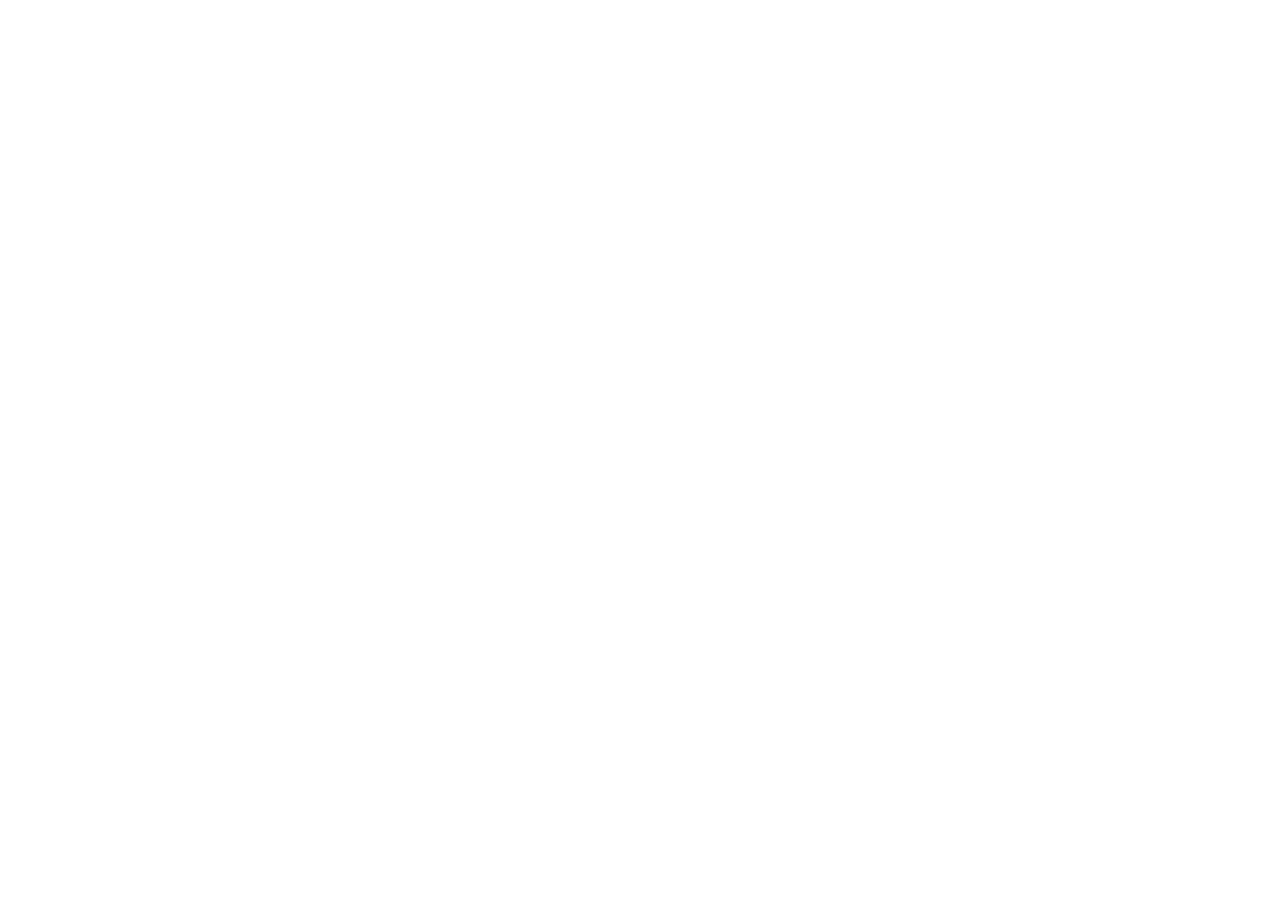
==== index.html @ 1e8d2570 "linkando o html ao arquivo de estilo" ====
<!DOCTYPE html>
<html lang="pt-br">
<head>
    <meta charset="UTF-8">
    <meta name="viewport" content="width=device-width, initial-scale=1.0">
    <title>Raízes da Educação</title>
    <link rel="icon" href="img/logo.png">
    <link rel="stylesheet" href="css/style.css">
</head>
<body>

</body>
</html>
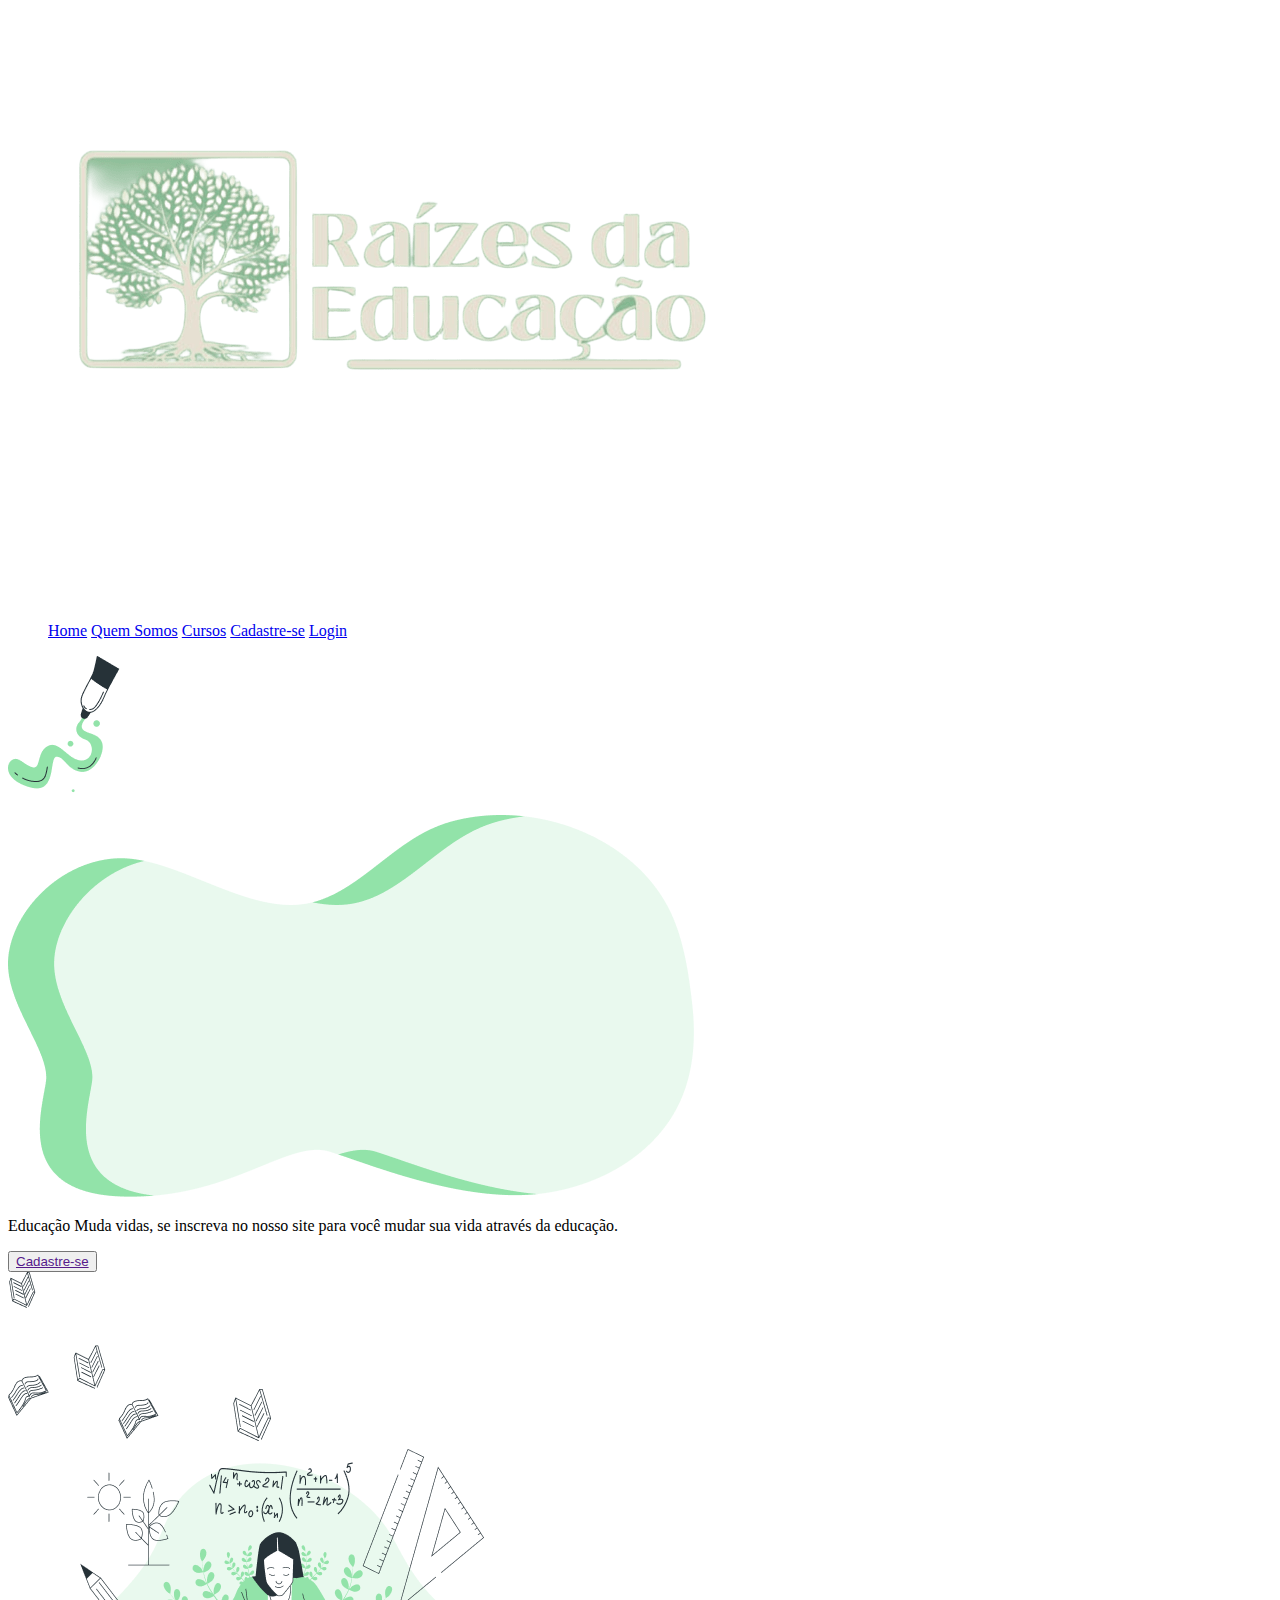
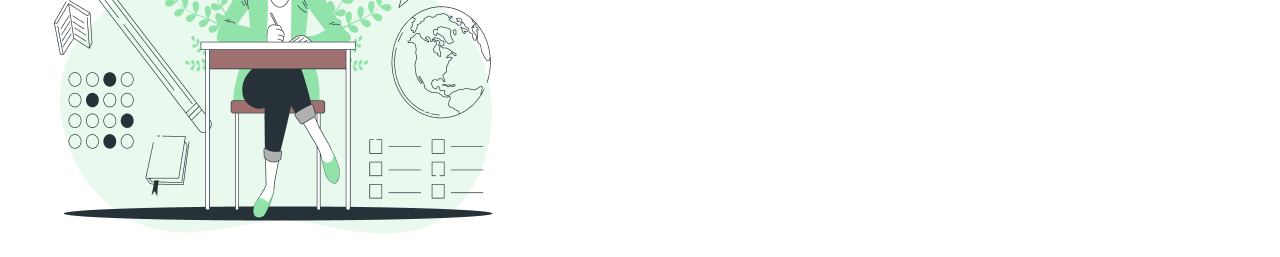
==== commit 491dbf45: "Sessão deasuperfície e topo do site html" ====
--- a/index.html
+++ b/index.html
@@ -8,6 +8,65 @@
     <link rel="stylesheet" href="css/style.css">
 </head>
 <body>
+    <header class="superfície">
+        <div class="interface">
+            <div class="logo">
+               <a href=""> <img src="img/logo.png" alt="Logo da Raízes da Educação"></a>
+            </div>
+
+            <nav class="menu-desktop">
+                <ul>
+                    <a href="#">Home</a>
+                    <a href="#">Quem Somos</a>
+                    <a href="#">Cursos</a>
+                    <a href="#">Cadastre-se</a>
+                    <a href="#"> Login</a>
+                </ul>
+            </nav>
+
+
+
+        </div><!--interface-->
+
+    </header>
+    <main>
+        <section class="topo-do-site">
+            <div class="interface">
+                <div class="flex">
+
+                    <div class="txt-topo-site">
+                        <div class="pincel">
+                            <img src="img/pincelhome.png" alt="">
+                        </div>
+
+                        <div class="arvores">
+                            <img src="img/arvoreshome.png" alt="">
+                        </div>
+                        <div class="letreirohome">
+                            <img src="/img/efeitoletreiro.png" alt="">
+                            <p>Educação Muda vidas, se inscreva no nosso site para você mudar sua vida através da educação.</p>
+                            <button><a href="">Cadastre-se</a></button>
+                        </div>
+                    </div>
+                    <div class="detalhe">
+                        <img src="/img/detalhehome1.png" alt="">
+                    </div>
+
+                    <div class="img-topo-site">
+                        <img src="/img/home.png" alt="">
+                    </div>
+
+                </div><!--flex-->
+
+            </div><!--interface-->
+
+
+
+        </section>
+    </main>
+    
+
+
 
 </body>
 </html>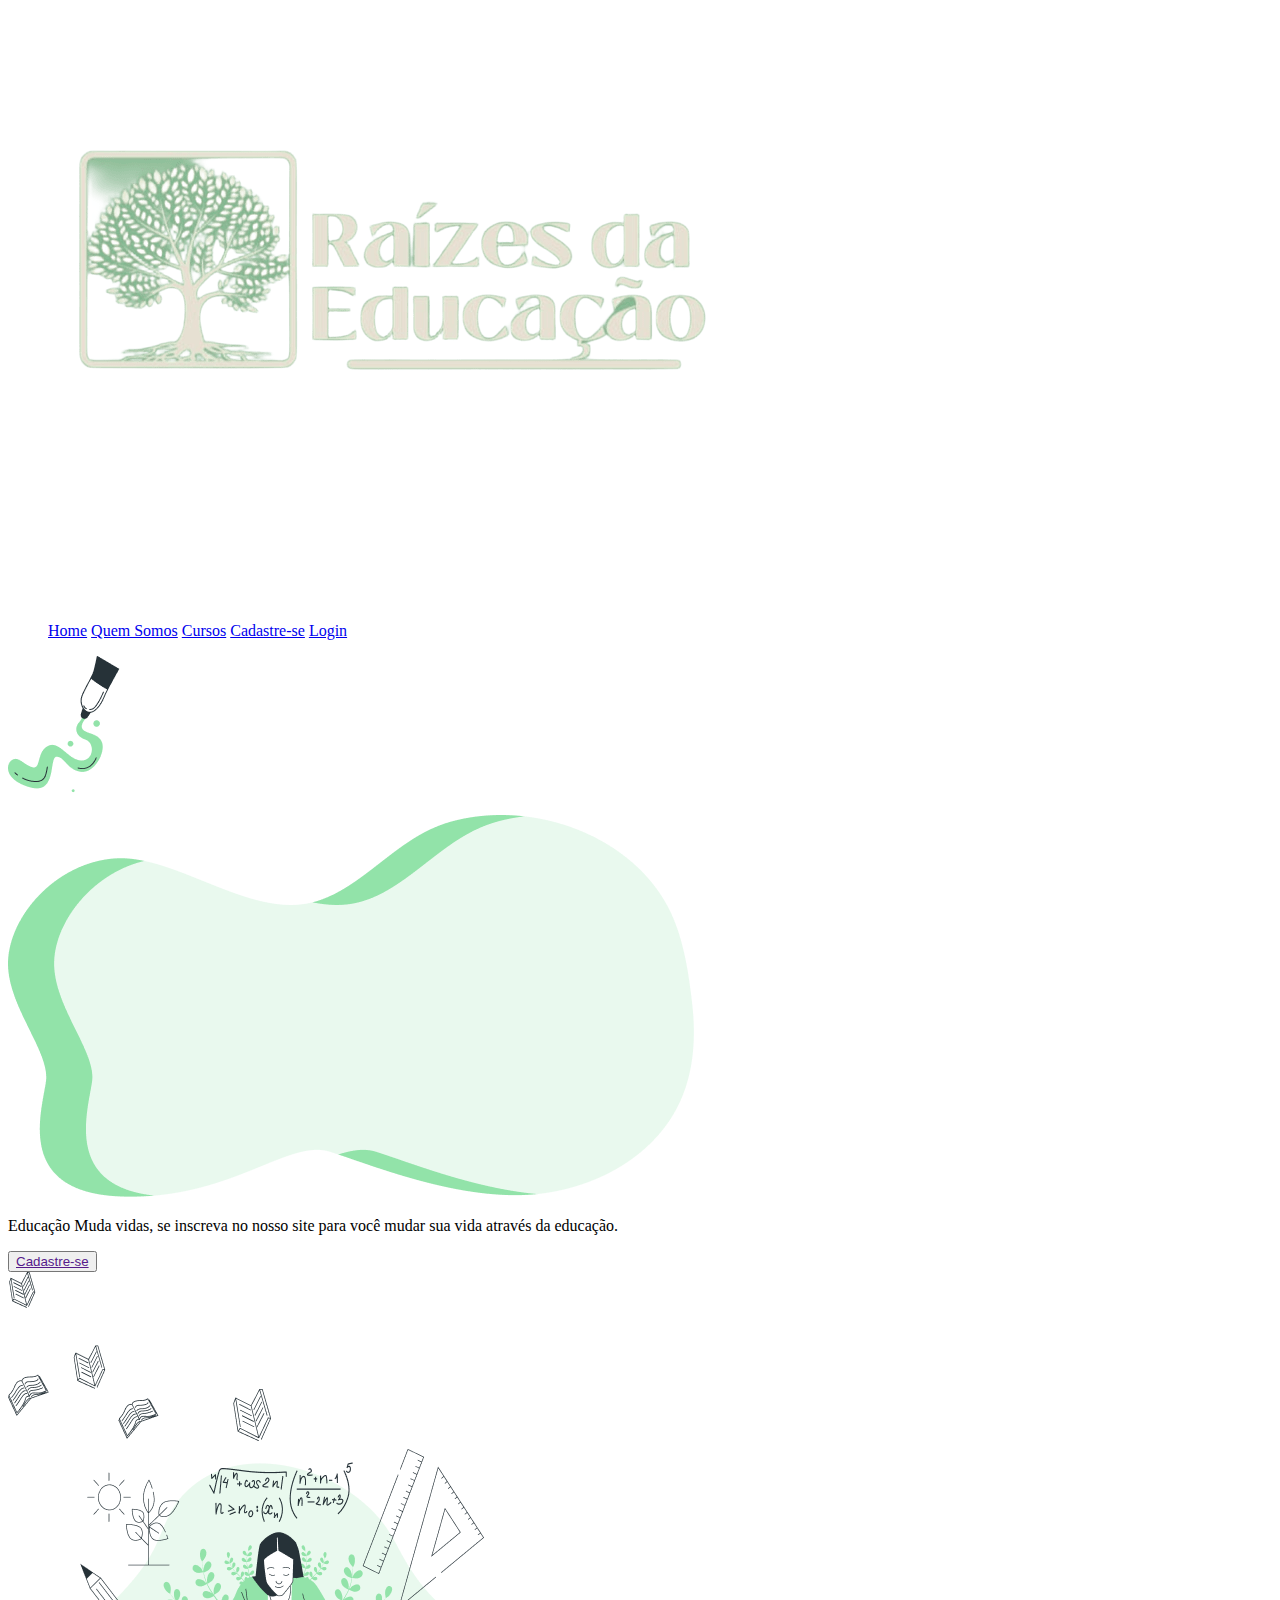
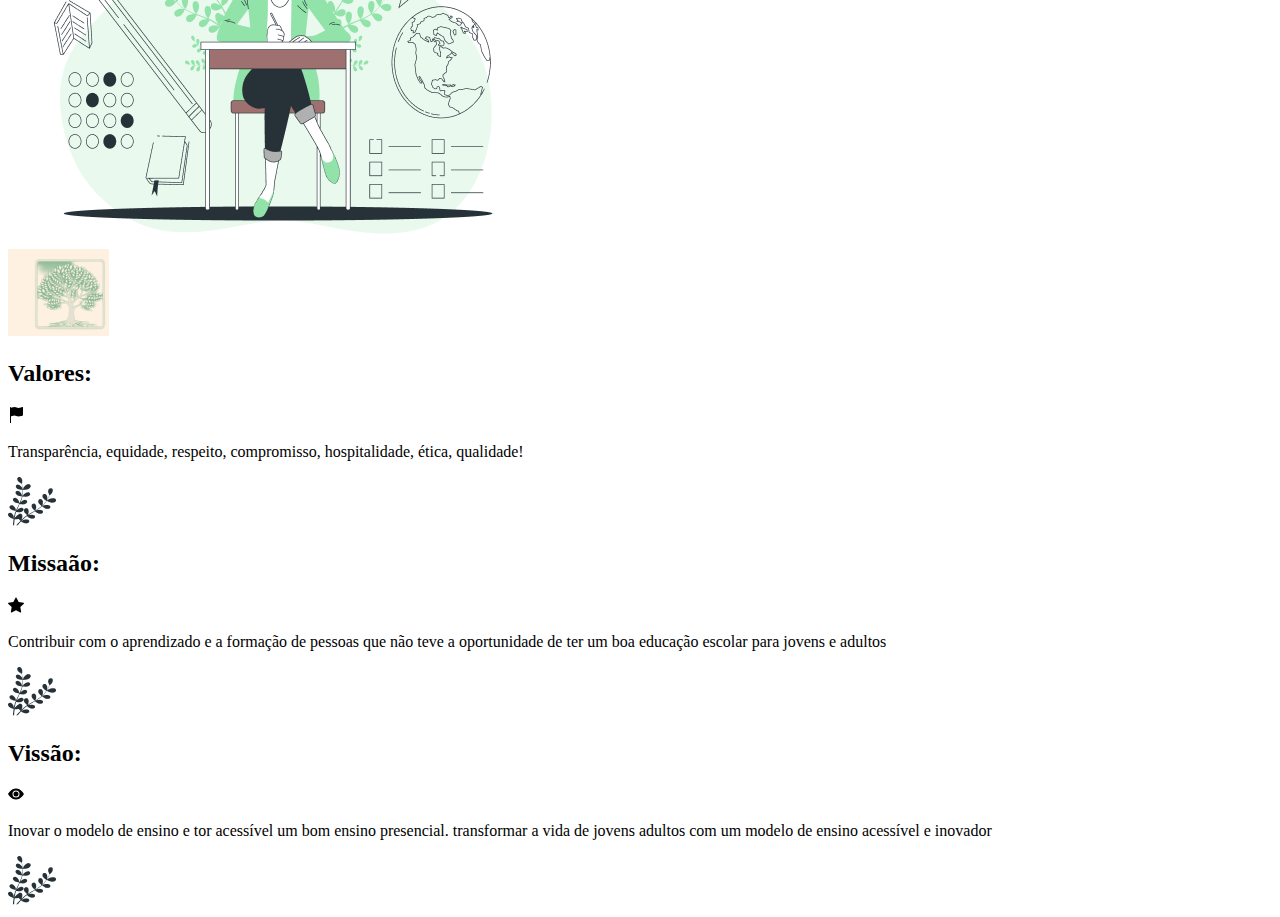
==== commit b61c0666: "Sessão de missão, visão e valores html" ====
--- a/index.html
+++ b/index.html
@@ -57,12 +57,38 @@
                     </div>
 
                 </div><!--flex-->
+            </div><!--interface-->
+        </section>
 
-            </div><!--interface-->
+        <section class="missa-visao-valores">
+            <div class="interface">
+                <img src="/img/LogoSessaoMissaoValores.png" alt="">
+            </div>
+            <div class="flex">
 
-
+                <div class="card">
+                    <h2>Valores: </h2>
+                    <i> <img src="/img/flag-fill.svg" alt=""></i>
+                    <p>Transparência, equidade, respeito, compromisso, hospitalidade, ética, qualidade!</p>
+                    <img src="/img/iconcard.png" alt="">
+                    
+                </div>
+                <div class="card">
+                    <h2>Missaão: </h2>
+                    <i> <img src="/img/star-fill.svg" alt=""></i>
+                    <p>Contribuir com o aprendizado e a formação de pessoas que não teve a oportunidade de ter um boa educação escolar para jovens e adultos </p>
+                    <img src="/img/iconcard.png" alt="">
+                </div>
+                <div class="card">
+                    <h2>Vissão: </h2>
+                    <i> <img src="/img/eye-fill.svg" alt=""></i>
+                    <p>Inovar o modelo de ensino e tor acessível um bom ensino presencial. transformar a vida de jovens adultos com um modelo de ensino acessível e inovador </p>
+                    <img src="/img/iconcard.png" alt="">
+                </div>
+            </div>
 
         </section>
+
     </main>
     
 
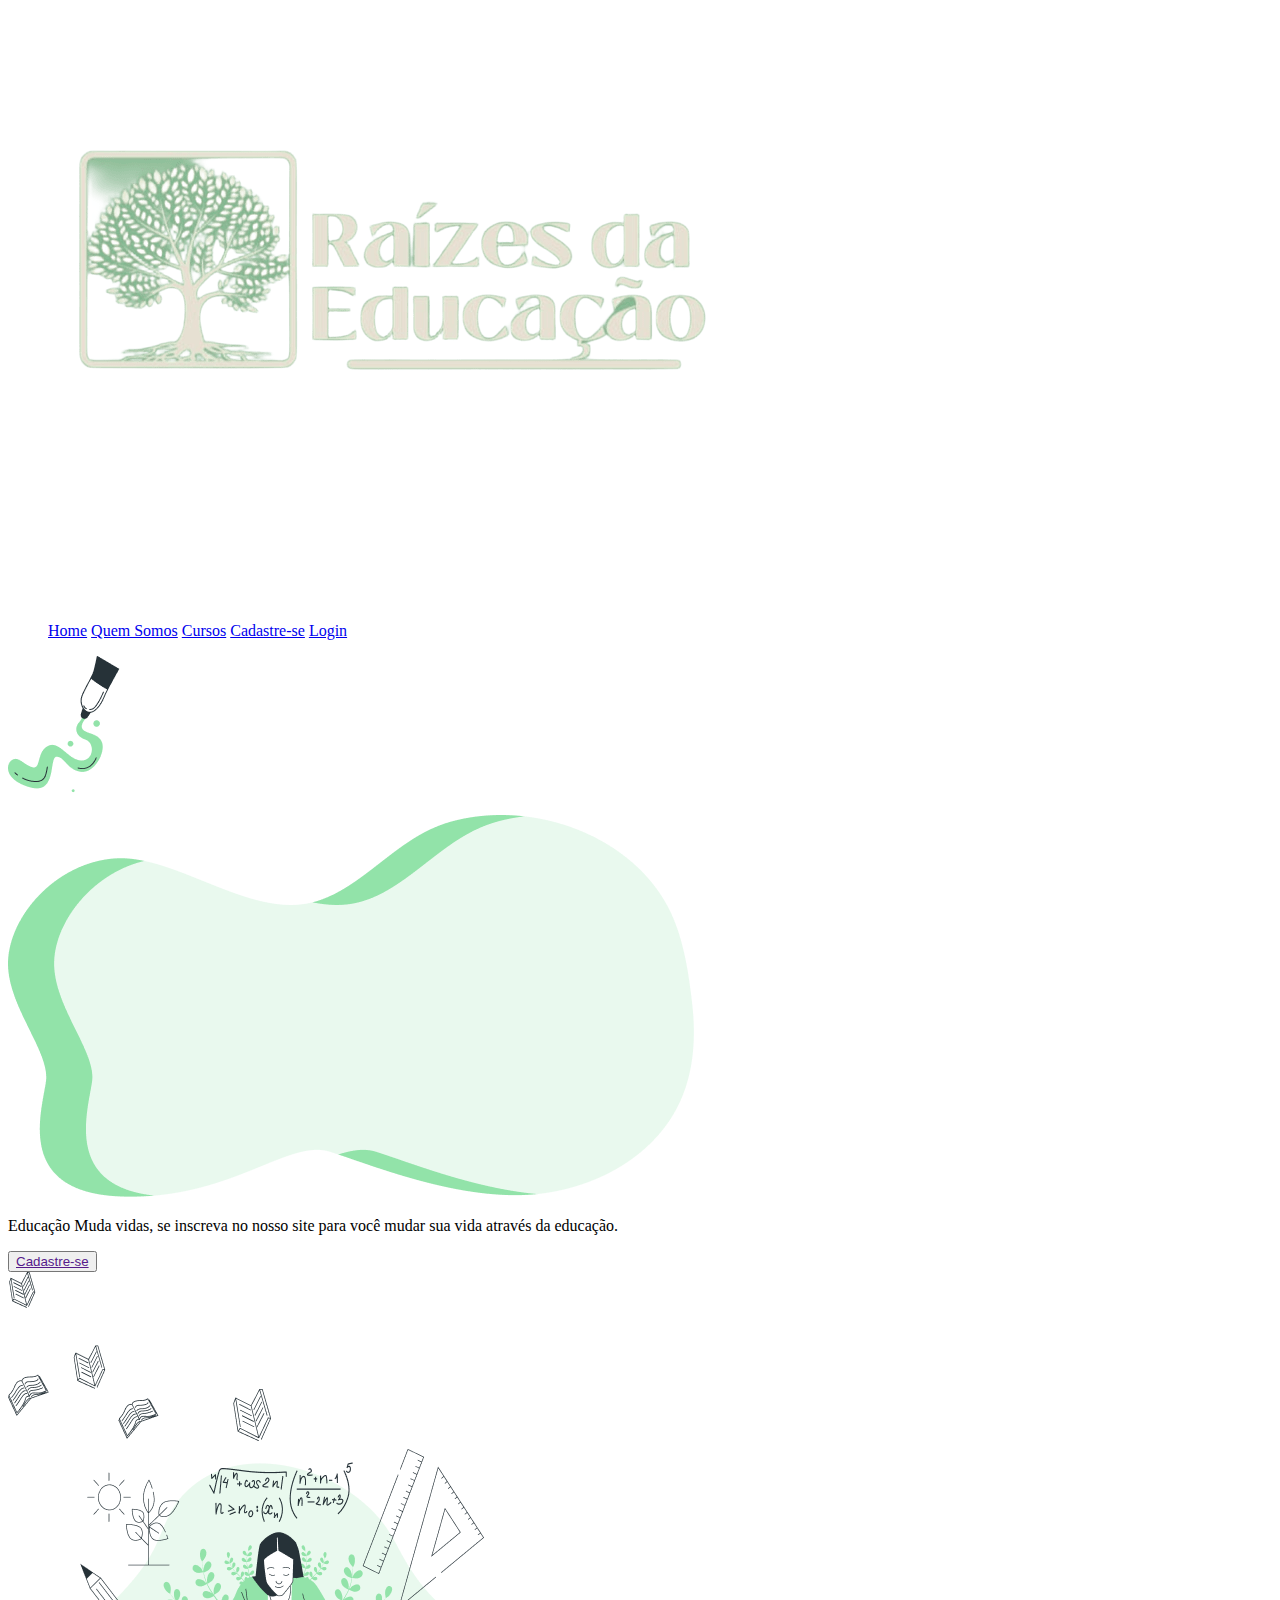
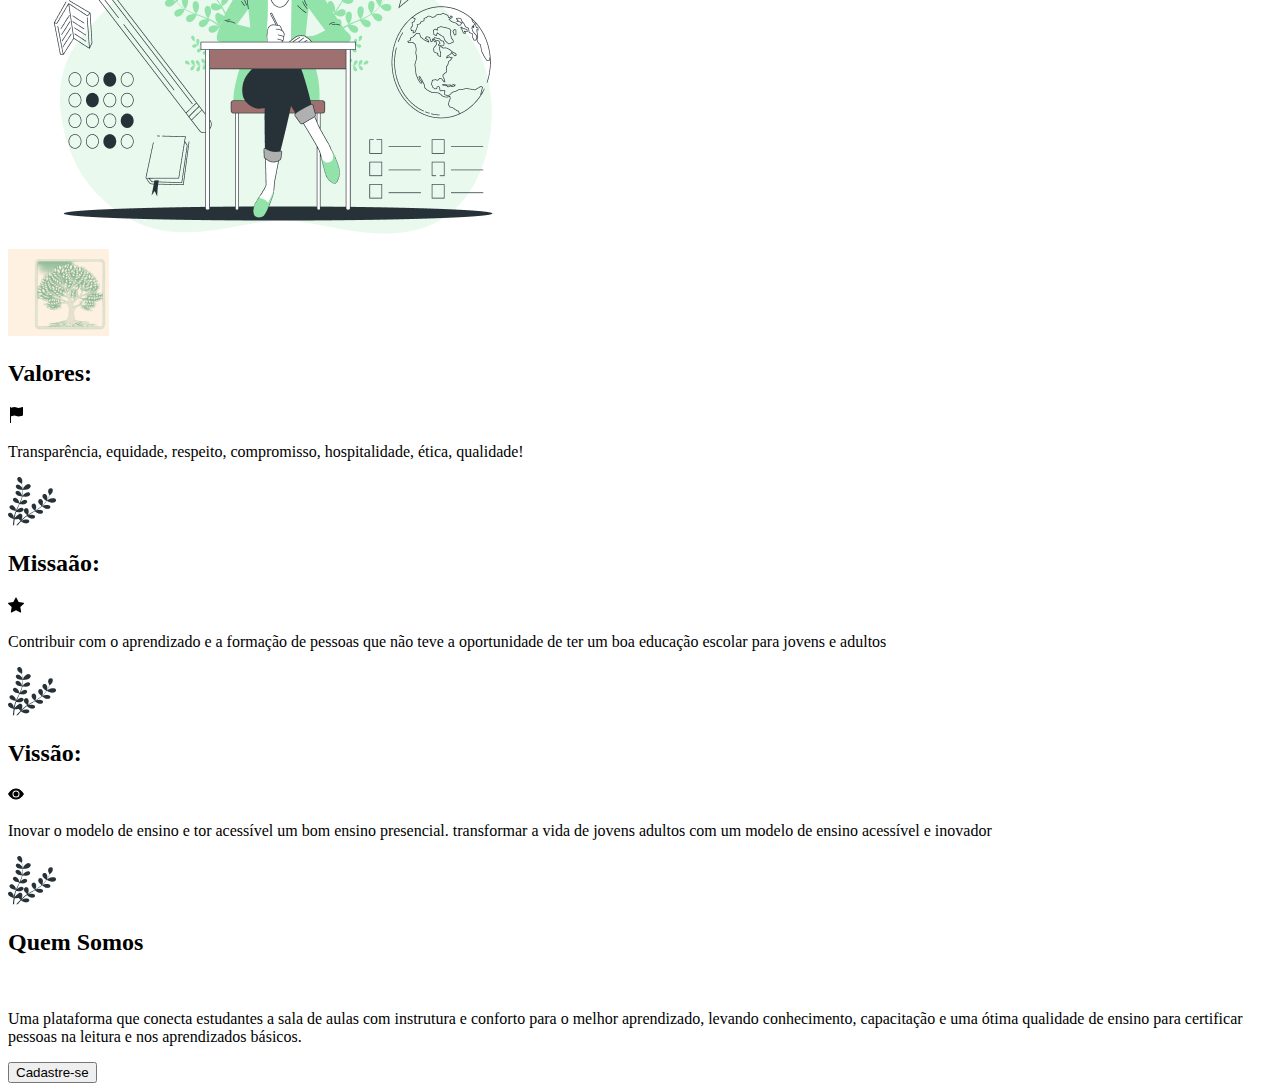
==== commit 07d70420: "Sessão de quem somos html" ====
--- a/index.html
+++ b/index.html
@@ -63,7 +63,7 @@
         <section class="missa-visao-valores">
             <div class="interface">
                 <img src="/img/LogoSessaoMissaoValores.png" alt="">
-            </div>
+            
             <div class="flex">
 
                 <div class="card">
@@ -85,9 +85,33 @@
                     <p>Inovar o modelo de ensino e tor acessível um bom ensino presencial. transformar a vida de jovens adultos com um modelo de ensino acessível e inovador </p>
                     <img src="/img/iconcard.png" alt="">
                 </div>
-            </div>
+            </div><!--flex-->
+        </div><!--interface-->
 
         </section>
+
+        <section class="quemSomos">
+            <div class="interface">
+                <h2>Quem Somos</h2>
+                <div class="flex">
+
+                    <div class="imgQuemSomos">
+                        <img src="/img/LogoSessaoQuemSomos.png" alt="">
+                    </div>
+                    <div class="txt-quem-somos">
+                        <p>Uma plataforma que conecta estudantes a sala de aulas com instrutura e conforto para o melhor aprendizado, levando conhecimento, capacitação e uma ótima qualidade de ensino para certificar pessoas na leitura e nos aprendizados básicos. </p>
+                        <button><a href=""></a>Cadastre-se</button>
+                    </div>
+
+
+
+                </div><!--flex-->
+
+            </div><!--interface-->
+
+        </section>
+
+
 
     </main>
     
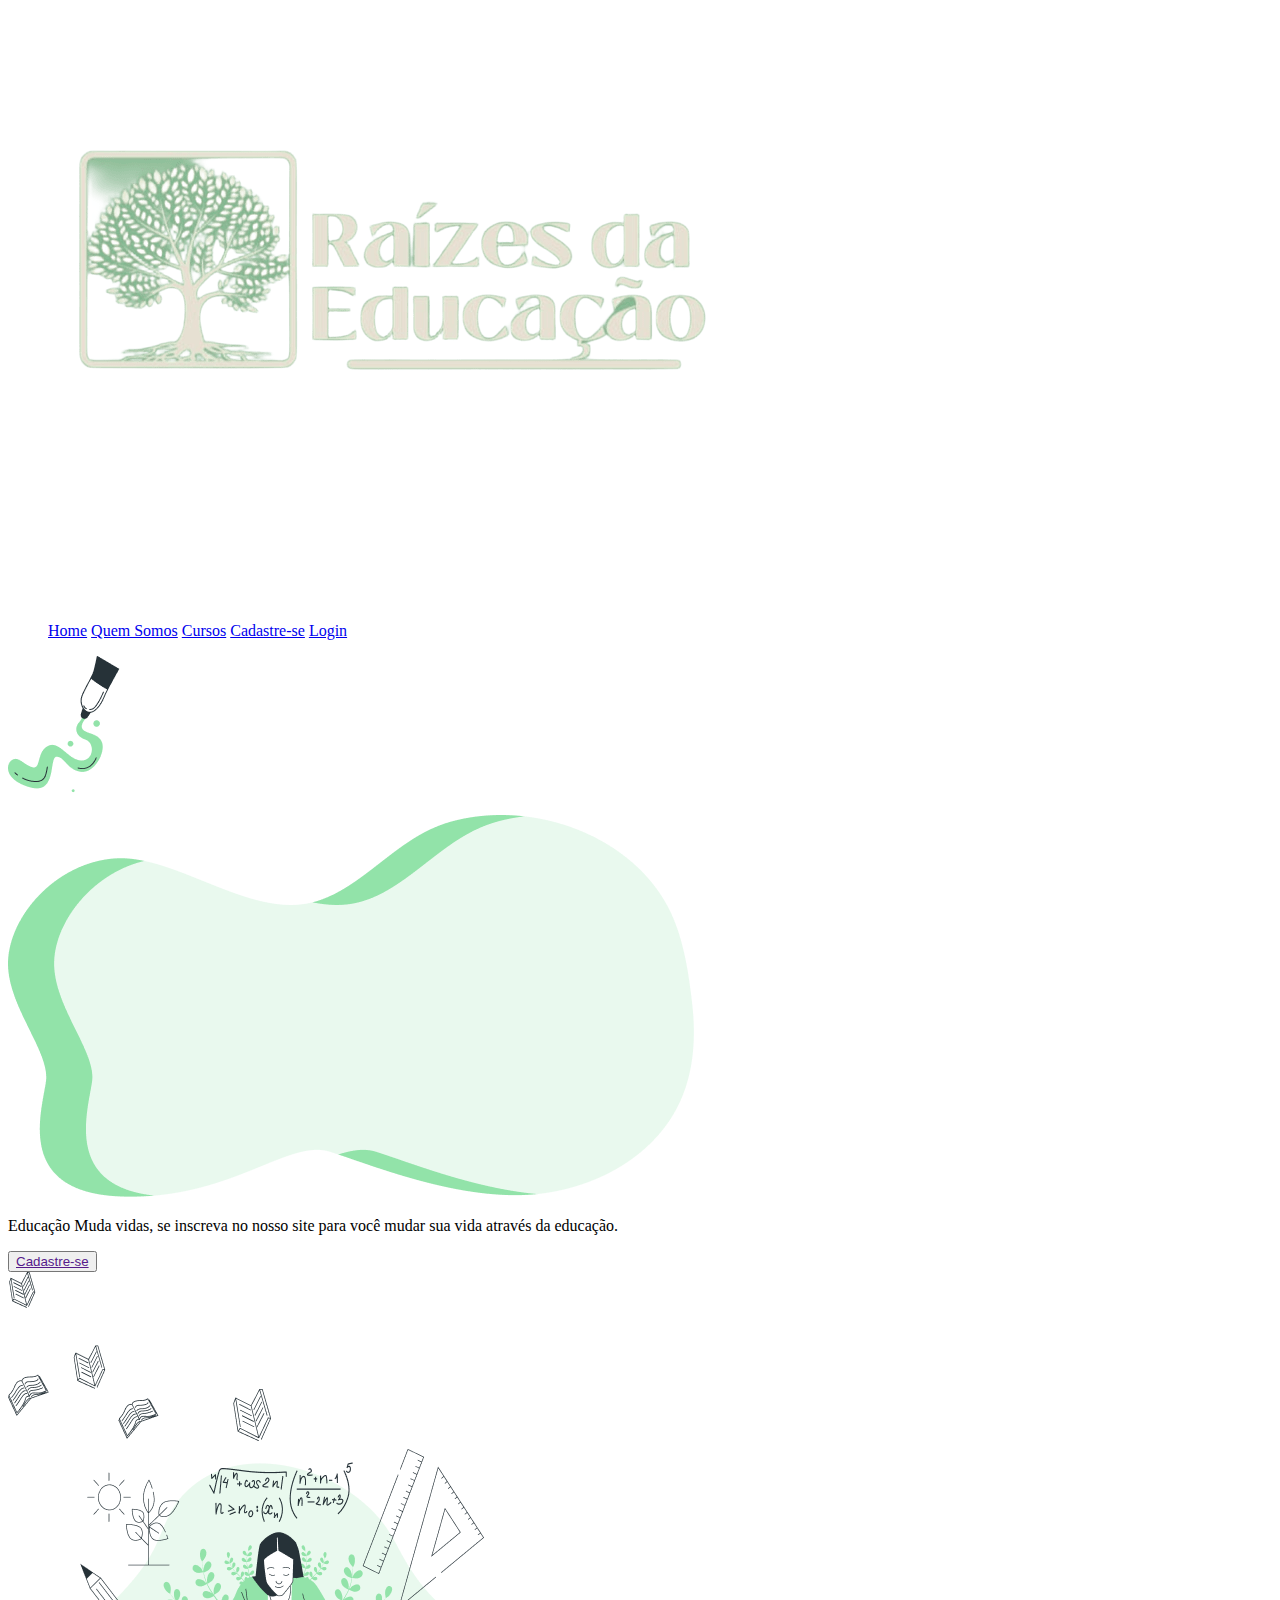
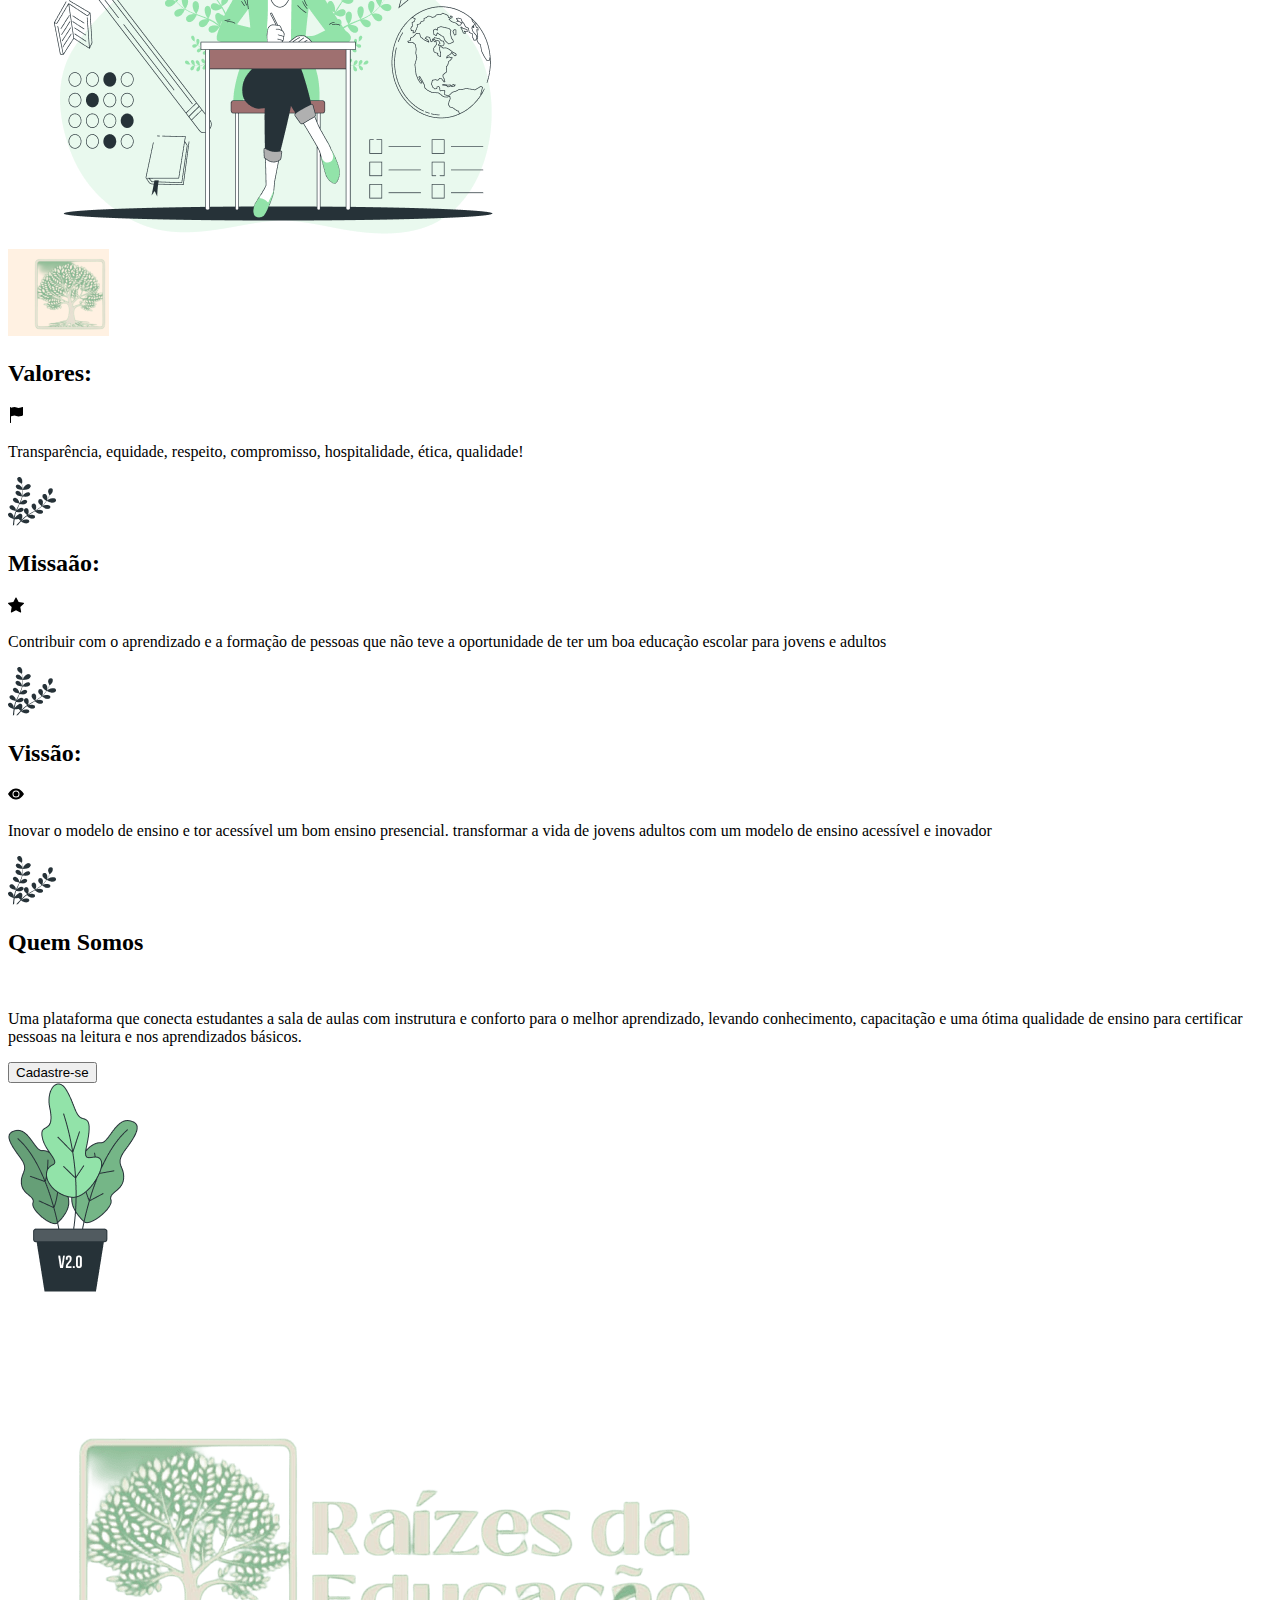
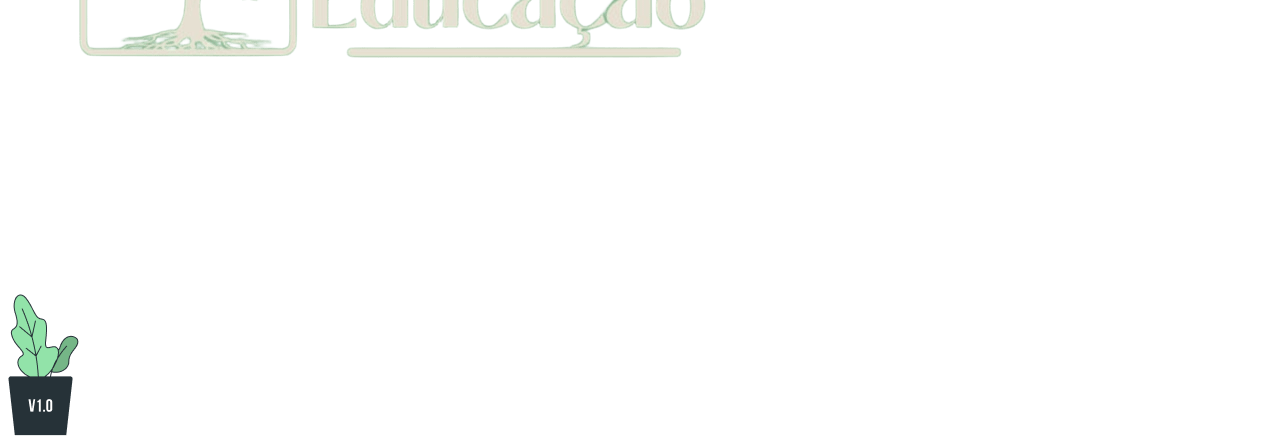
==== commit 65637bdf: "footer html e" ====
--- a/index.html
+++ b/index.html
@@ -43,17 +43,17 @@
                             <img src="img/arvoreshome.png" alt="">
                         </div>
                         <div class="letreirohome">
-                            <img src="/img/efeitoletreiro.png" alt="">
+                            <img src="img/efeitoletreiro.png" alt="">
                             <p>Educação Muda vidas, se inscreva no nosso site para você mudar sua vida através da educação.</p>
                             <button><a href="">Cadastre-se</a></button>
                         </div>
                     </div>
                     <div class="detalhe">
-                        <img src="/img/detalhehome1.png" alt="">
+                        <img src="img/detalhehome1.png" alt="">
                     </div>
 
                     <div class="img-topo-site">
-                        <img src="/img/home.png" alt="">
+                        <img src="img/home.png" alt="">
                     </div>
 
                 </div><!--flex-->
@@ -62,28 +62,28 @@
 
         <section class="missa-visao-valores">
             <div class="interface">
-                <img src="/img/LogoSessaoMissaoValores.png" alt="">
+                <img src="img/LogoSessaoMissaoValores.png" alt="">
             
             <div class="flex">
 
                 <div class="card">
                     <h2>Valores: </h2>
-                    <i> <img src="/img/flag-fill.svg" alt=""></i>
+                    <i> <img src="img/flag-fill.svg" alt=""></i>
                     <p>Transparência, equidade, respeito, compromisso, hospitalidade, ética, qualidade!</p>
-                    <img src="/img/iconcard.png" alt="">
+                    <img src="img/iconcard.png" alt="">
                     
                 </div>
                 <div class="card">
                     <h2>Missaão: </h2>
-                    <i> <img src="/img/star-fill.svg" alt=""></i>
+                    <i> <img src="img/star-fill.svg" alt=""></i>
                     <p>Contribuir com o aprendizado e a formação de pessoas que não teve a oportunidade de ter um boa educação escolar para jovens e adultos </p>
-                    <img src="/img/iconcard.png" alt="">
+                    <img src="img/iconcard.png" alt="">
                 </div>
                 <div class="card">
                     <h2>Vissão: </h2>
-                    <i> <img src="/img/eye-fill.svg" alt=""></i>
+                    <i> <img src="img/eye-fill.svg" alt=""></i>
                     <p>Inovar o modelo de ensino e tor acessível um bom ensino presencial. transformar a vida de jovens adultos com um modelo de ensino acessível e inovador </p>
-                    <img src="/img/iconcard.png" alt="">
+                    <img src="img/iconcard.png" alt="">
                 </div>
             </div><!--flex-->
         </div><!--interface-->
@@ -96,7 +96,7 @@
                 <div class="flex">
 
                     <div class="imgQuemSomos">
-                        <img src="/img/LogoSessaoQuemSomos.png" alt="">
+                        <img src="img/LogoSessaoQuemSomos.png" alt="">
                     </div>
                     <div class="txt-quem-somos">
                         <p>Uma plataforma que conecta estudantes a sala de aulas com instrutura e conforto para o melhor aprendizado, levando conhecimento, capacitação e uma ótima qualidade de ensino para certificar pessoas na leitura e nos aprendizados básicos. </p>
@@ -114,6 +114,17 @@
 
 
     </main>
+
+    <footer>
+
+        <div class="flex">
+        <div> <img src="img/plantinhafooter.png" alt=""></div>
+        <div class="logo-footer"> <img src="img/logo.png" alt=""></div>
+        <div> <img src="img/platinhafooter.png" alt=""></div>
+    </div><!--flex-->
+
+
+    </footer>
     
 
 
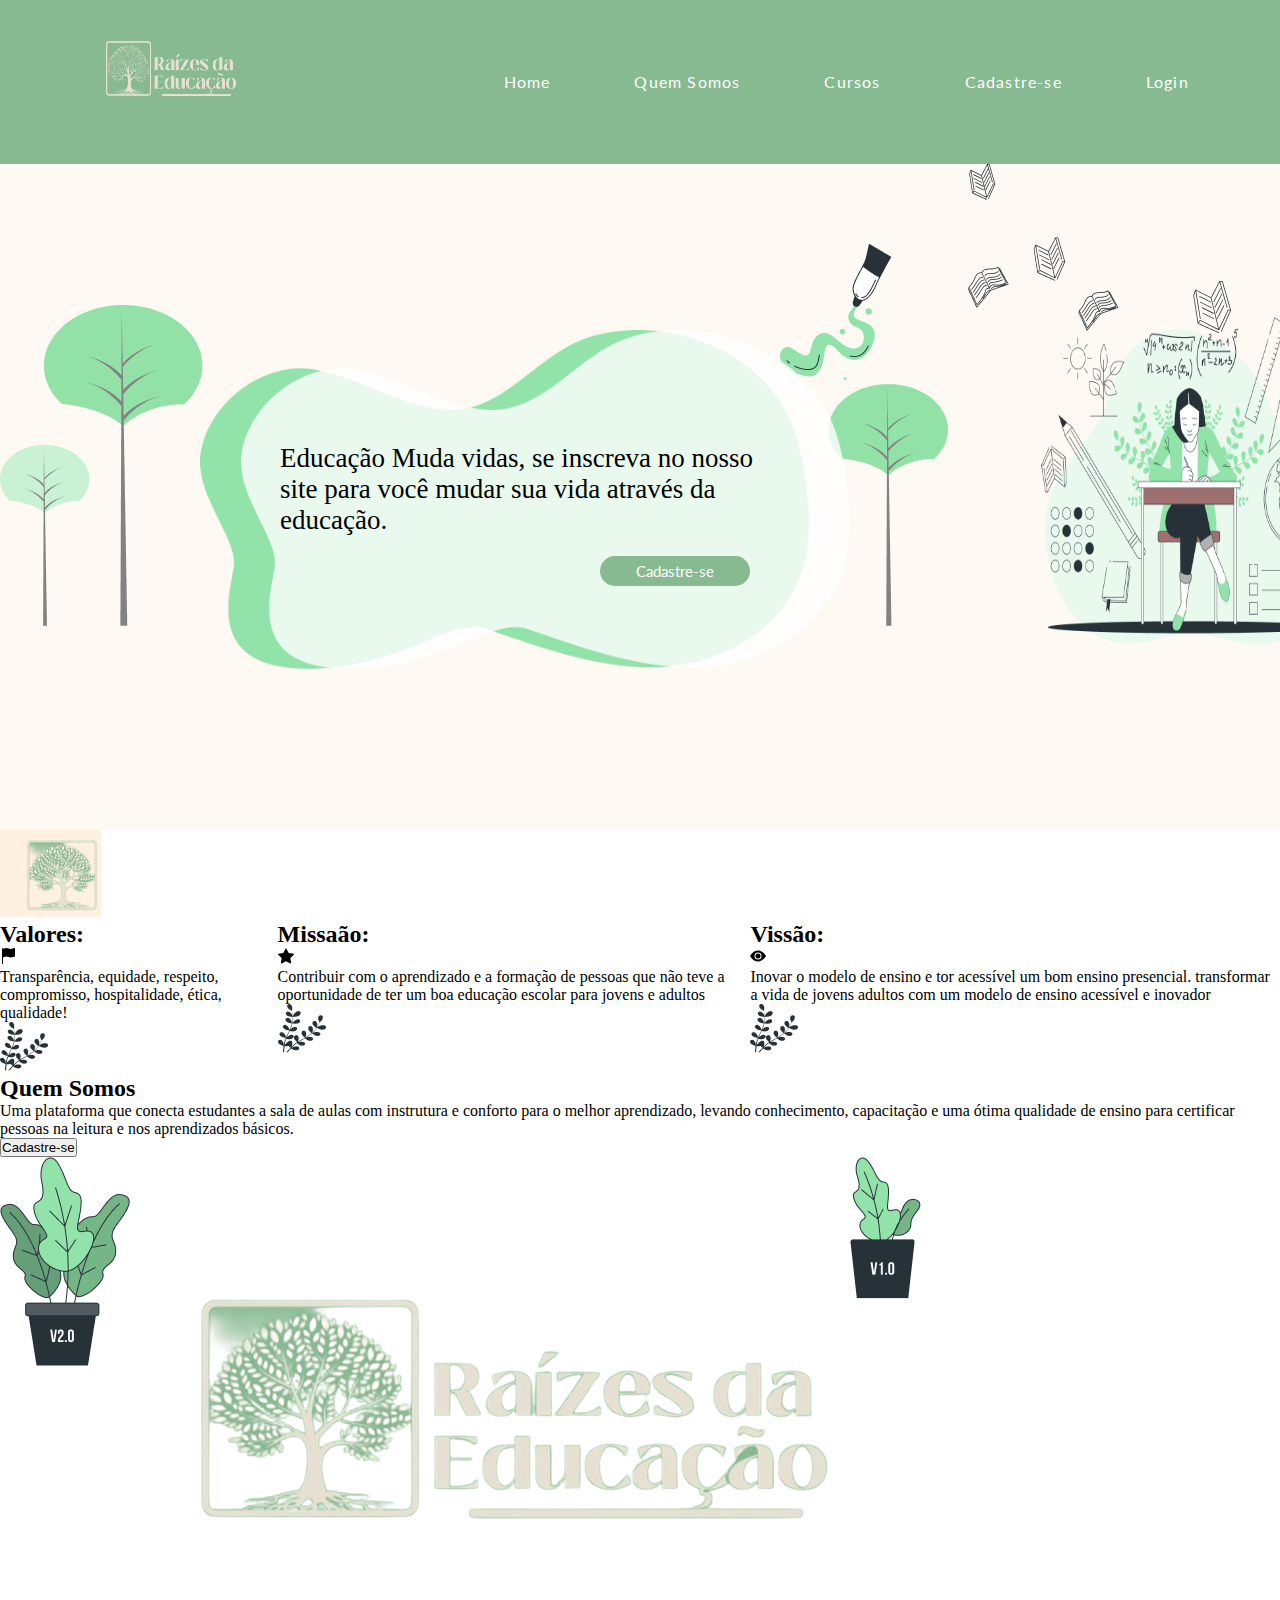
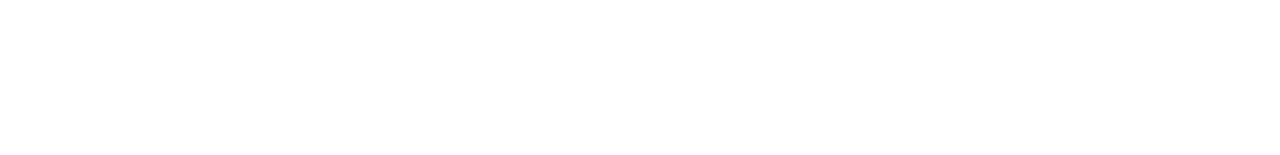
==== commit be645697: "Sestilo da sessão topo do site" ====
--- a/index.html
+++ b/index.html
@@ -40,7 +40,7 @@
                         </div>
 
                         <div class="arvores">
-                            <img src="img/arvoreshome.png" alt="">
+                            <img src="img/arvores.png" alt="">
                         </div>
                         <div class="letreirohome">
                             <img src="img/efeitoletreiro.png" alt="">
--- a/css/style.css
+++ b/css/style.css
@@ -0,0 +1,162 @@
+@import url('https://fonts.googleapis.com/css2?family=Lato');
+@import url('https://fonts.googleapis.com/css2?family=Fredoka:wght@300..700&display=swap');
+
+*{
+    padding: 0;
+    margin: 0;
+    box-sizing: border-box;
+}
+:root{
+
+    --Menu-color: #87BA91;
+    --Home-color: #FFF9F3;
+    --sessao-missao-color:#FFF1E2;
+    --quem-somos-color:#FFFAF5;
+    --footer-color:#87BA91;
+
+
+--fonte-de-texto: Lato;
+--fonte-de-titulo: Fredoka;
+
+}
+html {
+    scroll-behavior: smooth;
+}
+
+body{
+    height:100vh;
+}
+.interface{
+    max-width: 1280px;
+    margin: 0 auto;
+
+}
+
+.flex{
+    display: flex;
+
+}
+h2.titulo{
+    color: black;
+    font-size: 40px;
+    text-align:center;
+    font-family: var(--fonte-de-titulo);
+    letter-spacing: 1px;
+
+}
+
+header{
+    padding: 5px 4%;
+    background: var(--Menu-color);
+
+}
+header > .interface{
+    display: flex;
+    align-items: center;
+    justify-content: space-between;
+
+}
+.logo img{
+    width: 150px;
+    height: 150px;
+}
+header a{
+    color: white;
+    text-decoration: none;
+    font-family: var(--fonte-de-texto);
+    display: inline-block;
+    transition: .2s;
+    letter-spacing:1.2px;
+    padding: 0 40px;
+
+}
+.menu-desktop a:hover{
+    color: #FFF1E2;
+    transform: scale(1.05);
+
+}
+.logo a:hover{
+    transform: scale(1.05);
+}
+section.topo-do-site{
+    background: var(--Home-color);
+    
+}
+
+section.topo-do-site .flex{
+    gap: 20px;
+}
+.img-topo-site img{
+    width: 350px;
+    height: 340px;
+    z-index: 99999;
+    position: relative;
+    bottom: -150px;
+    right: 240px;
+}
+.letreirohome img{
+    width: 650px;
+    z-index: 99999;
+    position: relative;
+    top: -300px;
+    left: 200px;
+
+}
+.letreirohome p{
+    font-size: 27px;
+    position: relative;
+    top:-530px ;
+    z-index: 99999;
+    width: 480px;
+    left: 280px;
+}
+
+.letreirohome button{
+    position: relative;
+    top: -510px;
+    z-index: 99999;
+    left: 600px;
+    width: 150px;
+    height: 30px;
+    background-color: var(--Menu-color);
+    border: none;
+    border-radius: 30px;
+}
+
+.letreirohome button a{
+    text-decoration: none;
+    font-family: lato;
+    color: white;
+    font-size: 15px;
+
+}
+.letreirohome button:hover{
+    transform: scale(1.2);
+    transition: 0.5s;
+    background-color:#729c7a;
+}
+.letreirohome{
+    height: 200px;
+
+}
+.pincel{
+    position: relative;
+    top: 80px;
+    left: 780px;
+}
+
+
+
+
+
+
+
+
+
+
+
+
+
+
+
+
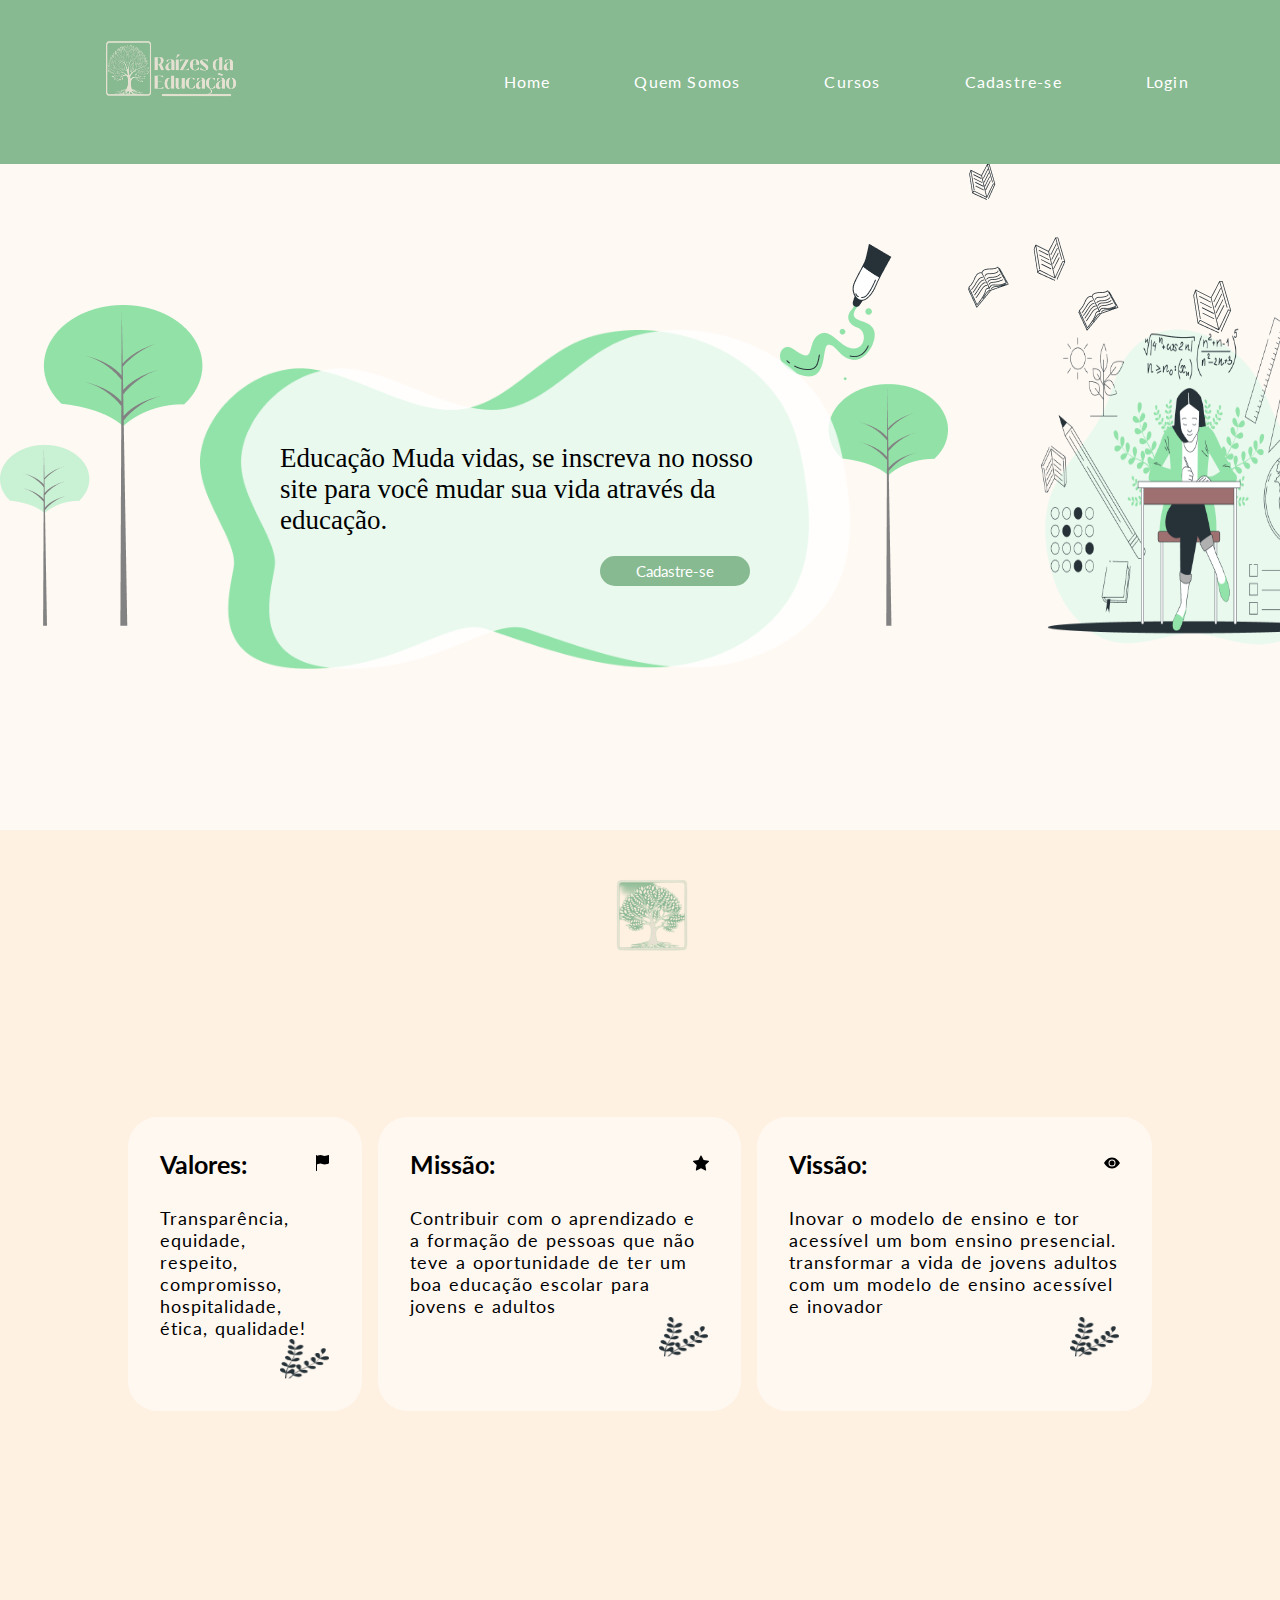
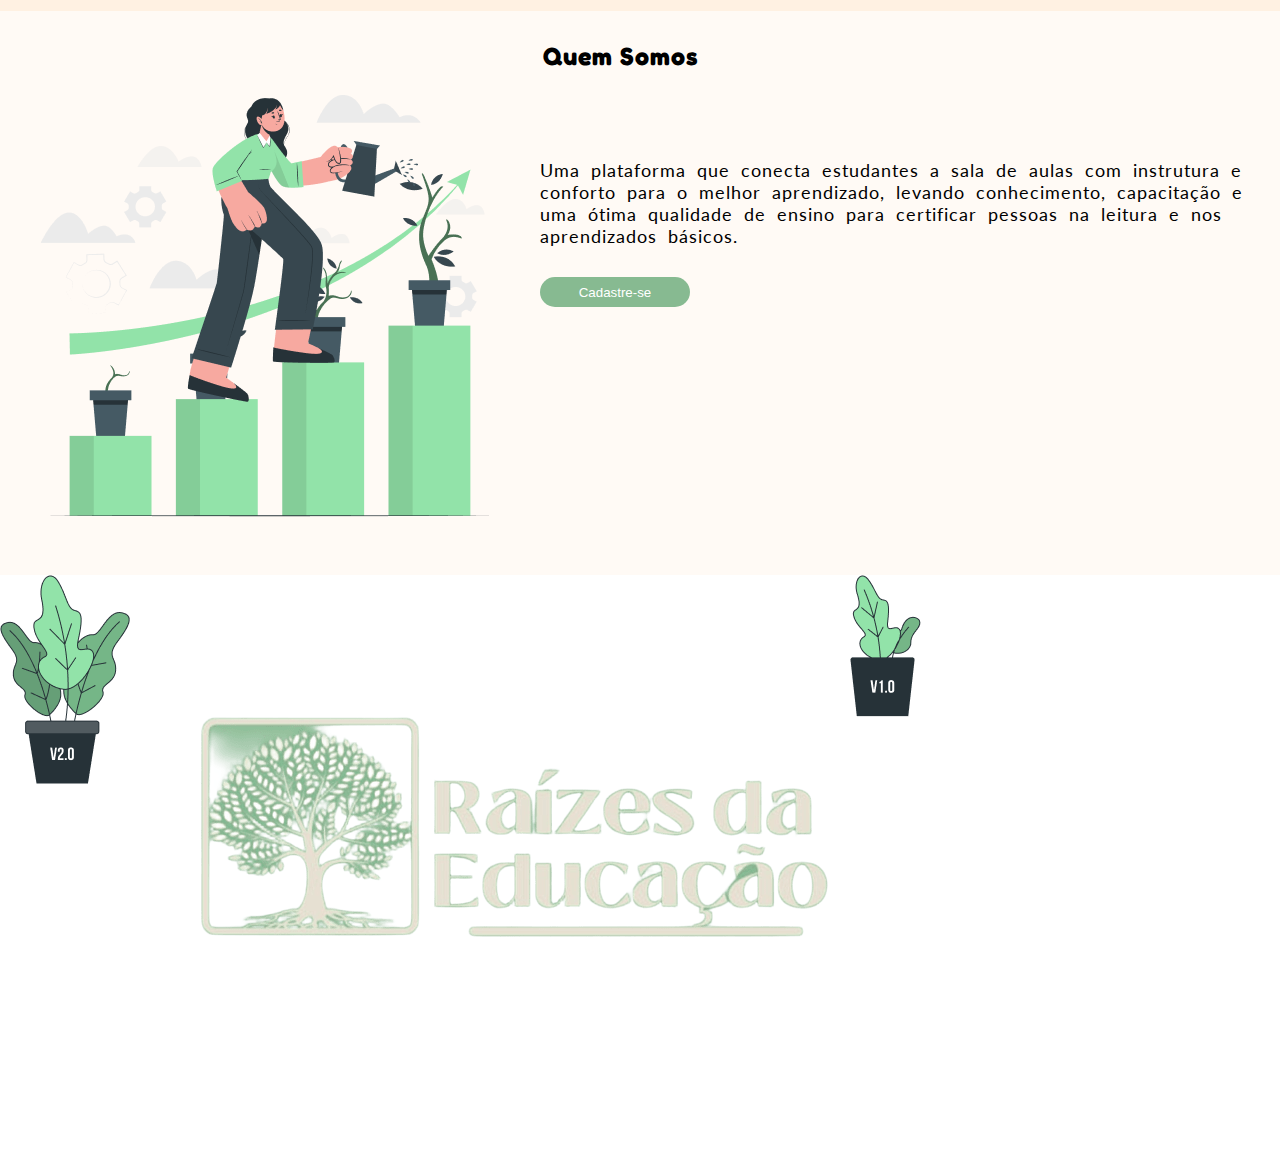
==== commit b4565827: "Concluindo alinhamento da estrutura main do site" ====
--- a/index.html
+++ b/index.html
@@ -60,31 +60,34 @@
             </div><!--interface-->
         </section>
 
-        <section class="missa-visao-valores">
+        <section class="missao-visao-valores">
             <div class="interface">
-                <img src="img/LogoSessaoMissaoValores.png" alt="">
+                <img class="logo1" src="img/LogoSessaoMissaoValores.png" alt="">
             
             <div class="flex">
 
-                <div class="card">
+                <div class="box">
+
+                <div class="card1">
                     <h2>Valores: </h2>
                     <i> <img src="img/flag-fill.svg" alt=""></i>
                     <p>Transparência, equidade, respeito, compromisso, hospitalidade, ética, qualidade!</p>
-                    <img src="img/iconcard.png" alt="">
+                    <img class="detalhe" src="img/iconcard.png" alt="">
                     
                 </div>
-                <div class="card">
-                    <h2>Missaão: </h2>
+                <div class="card1">
+                    <h2>Missão: </h2>
                     <i> <img src="img/star-fill.svg" alt=""></i>
                     <p>Contribuir com o aprendizado e a formação de pessoas que não teve a oportunidade de ter um boa educação escolar para jovens e adultos </p>
-                    <img src="img/iconcard.png" alt="">
+                    <img class="detalhe" src="img/iconcard.png" alt="">
                 </div>
-                <div class="card">
+                <div class="card1">
                     <h2>Vissão: </h2>
                     <i> <img src="img/eye-fill.svg" alt=""></i>
                     <p>Inovar o modelo de ensino e tor acessível um bom ensino presencial. transformar a vida de jovens adultos com um modelo de ensino acessível e inovador </p>
-                    <img src="img/iconcard.png" alt="">
+                    <img class="detalhe" src="img/iconcard.png" alt="">
                 </div>
+            </div>
             </div><!--flex-->
         </div><!--interface-->
 
@@ -96,7 +99,7 @@
                 <div class="flex">
 
                     <div class="imgQuemSomos">
-                        <img src="img/LogoSessaoQuemSomos.png" alt="">
+                        <img src="img/imgquemsomos.png" alt="">
                     </div>
                     <div class="txt-quem-somos">
                         <p>Uma plataforma que conecta estudantes a sala de aulas com instrutura e conforto para o melhor aprendizado, levando conhecimento, capacitação e uma ótima qualidade de ensino para certificar pessoas na leitura e nos aprendizados básicos. </p>
--- a/css/style.css
+++ b/css/style.css
@@ -144,19 +144,128 @@
     top: 80px;
     left: 780px;
 }
-
-
-
-
-
-
-
-
-
-
-
-
-
-
-
-
+.missao-visao-valores{
+    background-color: var(--sessao-missao-color);
+    padding: 200px 10%;
+}
+
+
+ .missao-visao-valores .interface .logo1{
+    align-items: center;
+    justify-content: center;
+    display: flex;
+    margin: 0 auto;
+    position: relative;
+    bottom: 160px;
+    
+    
+
+}
+.box{
+    display: flex;
+    gap: 1rem;
+}
+
+.card1{
+    display: flex;
+
+    flex-direction: column;
+    background-color: #ffffff88;
+    gap: rem;
+    border: 2px ;
+    border-radius: 30px;
+    padding: 2rem;
+}
+.card1 h2{
+    font-size: 25px;
+    font-family: var(--fonte-de-texto);
+}
+
+.card1 p{
+    font-size: 18px;
+    font-family: var(--fonte-de-texto);
+    word-spacing: 1px;
+    letter-spacing: 1px;
+
+}
+
+.card1 .detalhe{
+    margin-left: auto;
+    height: 40px;
+    width: 50px;
+    
+  
+}
+.card1 i{
+    font-size: 25px;
+    margin-left: auto;
+    position: relative;
+    bottom: 30px;
+}
+.quemSomos{
+    background-color: var(--quem-somos-color);
+
+}
+.quemSomos h2{
+    position: relative;
+    font-size: 25px;
+    font-family: var(--fonte-de-titulo);
+    letter-spacing: 1px;
+    text-align: center;
+    top: 30px;
+    right: 20px;
+
+}
+
+.quemSomos p{
+    font-size: 18px;
+    font-family: var(--fonte-de-texto);
+    word-spacing: 5px;
+    letter-spacing: 1px;
+    
+}
+.txt-quem-somos{
+    margin-bottom: 150px;
+    align-content: center;
+}
+
+.txt-quem-somos button{
+    
+    margin-top: 30px;
+    color: white;
+    width: 150px;
+    height: 30px;
+    background-color: var(--Menu-color);
+    border: none;
+    border-radius: 30px;
+    
+}
+.txt-quem-somos button:hover{
+    
+    transform: scale(1.2);
+    transition: 0.5s;
+    background-color:#729c7a;
+    
+    }
+
+
+
+
+
+
+
+
+
+
+
+
+
+
+
+
+
+
+
+
+
+
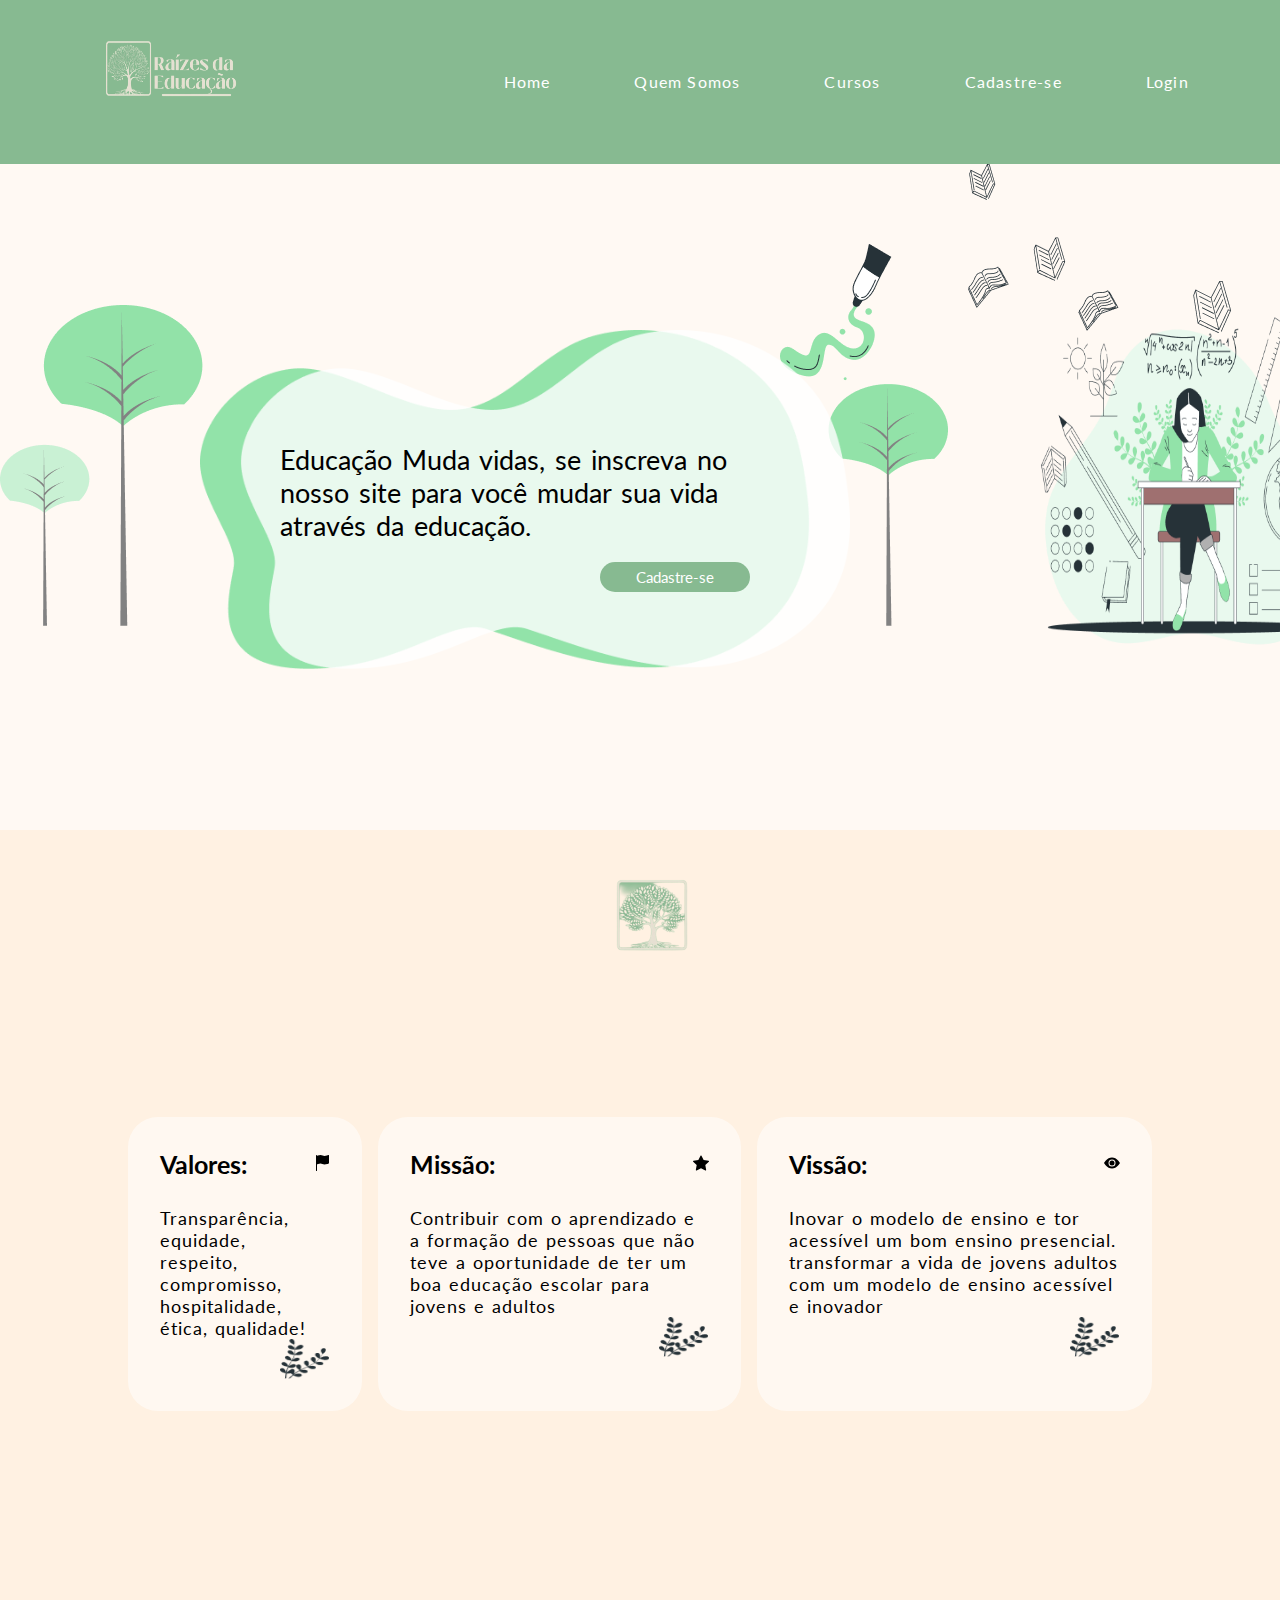
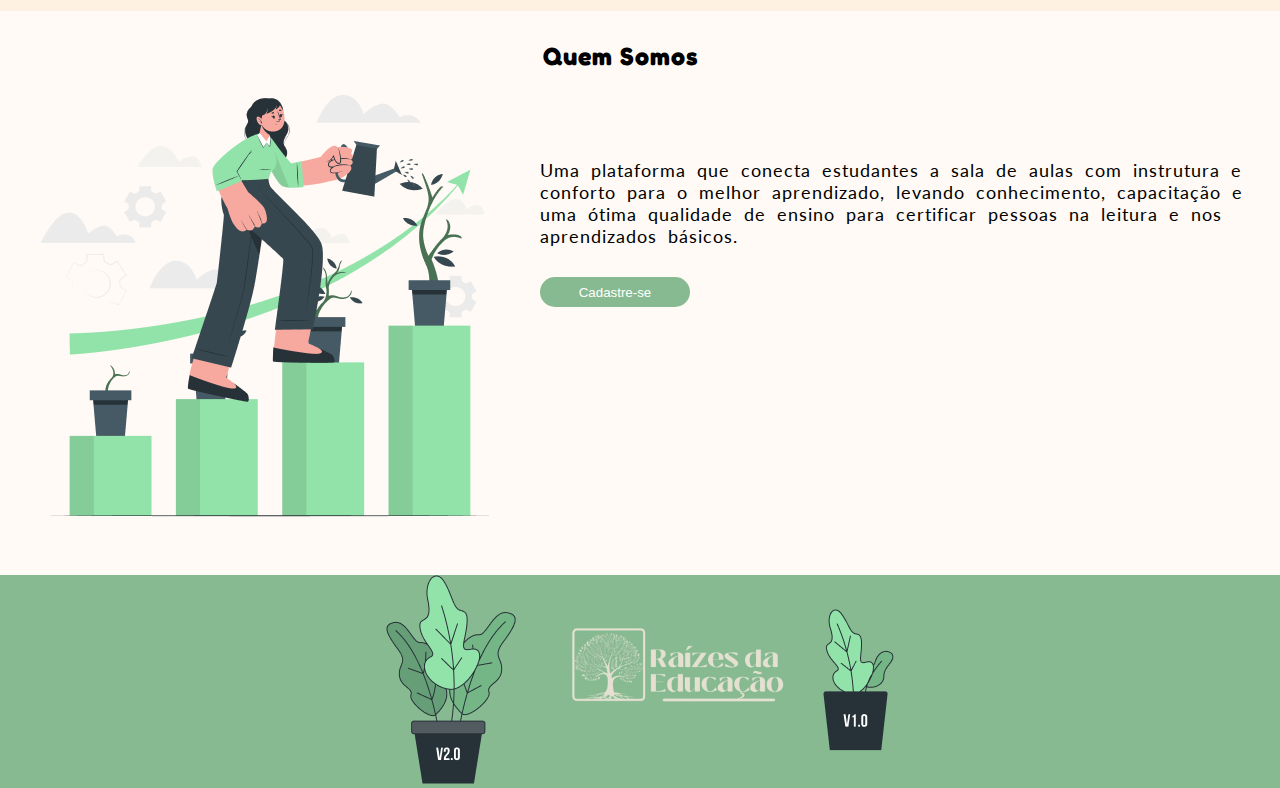
==== commit a769470b: "Estilo do footer conluido" ====
--- a/index.html
+++ b/index.html
@@ -119,12 +119,14 @@
     </main>
 
     <footer>
+        <div class="interface">
 
         <div class="flex">
         <div> <img src="img/plantinhafooter.png" alt=""></div>
         <div class="logo-footer"> <img src="img/logo.png" alt=""></div>
         <div> <img src="img/platinhafooter.png" alt=""></div>
     </div><!--flex-->
+</div><!--interface-->
 
 
     </footer>
--- a/css/style.css
+++ b/css/style.css
@@ -104,6 +104,8 @@
 }
 .letreirohome p{
     font-size: 27px;
+    font-family: var(--fonte-de-texto);
+    word-spacing: 3px;
     position: relative;
     top:-530px ;
     z-index: 99999;
@@ -245,27 +247,43 @@
     transform: scale(1.2);
     transition: 0.5s;
     background-color:#729c7a;
-    
+
     }
 
-
-
-
-
-
-
-
-
-
-
-
-
-
-
-
-
-
-
-
-
-
+footer{
+    background-color: var(--footer-color);
+
+}
+.logo-footer img{
+    height: 200px;
+
+}
+footer .flex{
+    display: flex;
+    justify-content: center;
+    align-items: center;
+    gap: 2rem;
+}
+
+
+
+
+
+
+
+
+
+
+
+
+
+
+
+
+
+
+
+
+
+
+
